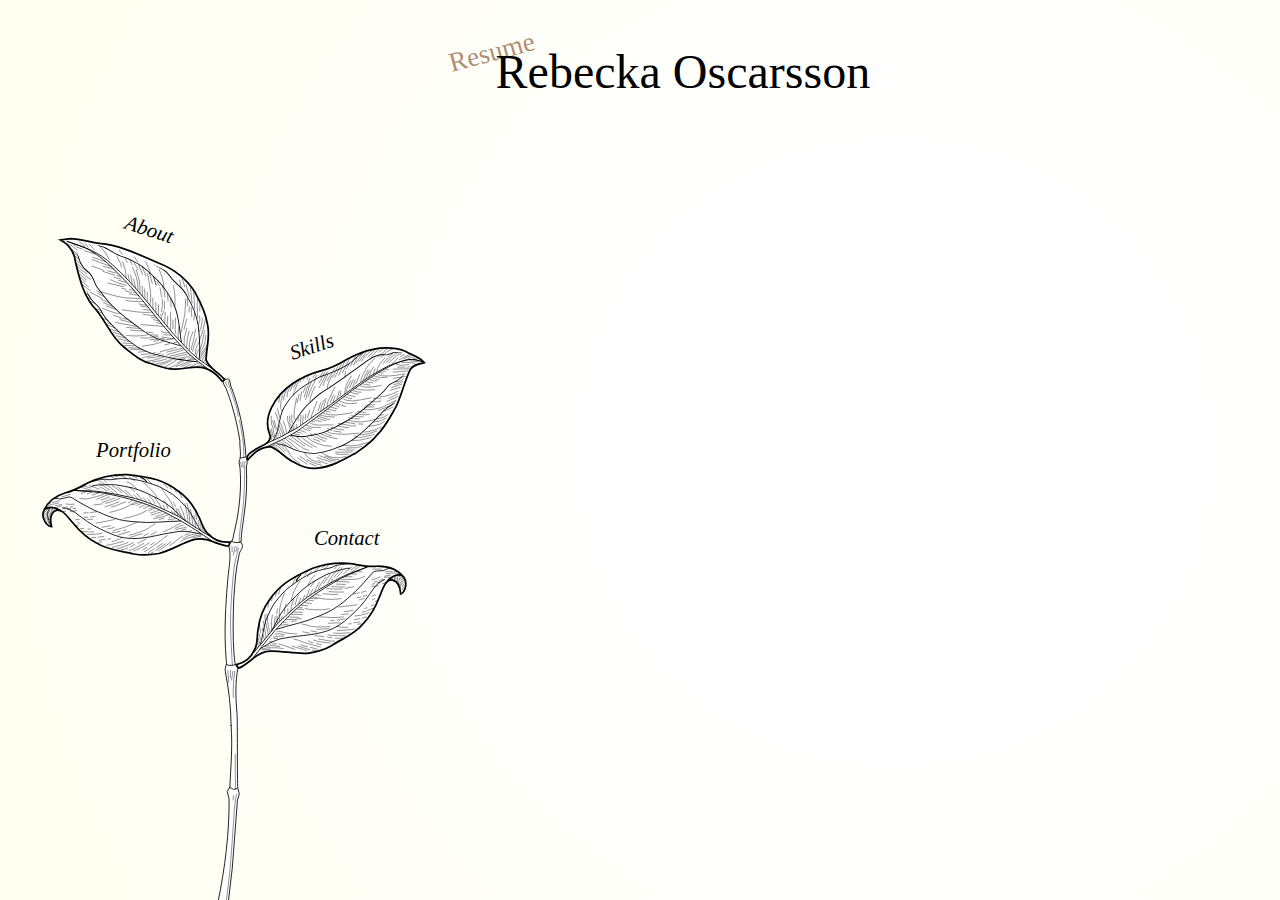
==== index.html @ 48af4460 "bugfix iframe shows before page load" ====
<!doctype html>
<html class="no-js main-page" lang="en">

<head>
  <meta charset="utf-8">
  <title>Rebecka Oscarsson</title>
  <meta name="description" content="I am a front end development student, this is my portfolio webpage">
  <meta name="viewport" content="width=device-width, initial-scale=1">
  <meta name="author" content="Rebecka Oscarsson">
  <link rel="stylesheet" href="https://cdnjs.cloudflare.com/ajax/libs/font-awesome/5.15.1/css/all.min.css"
    integrity="sha512-+4zCK9k+qNFUR5X+cKL9EIR+ZOhtIloNl9GIKS57V1MyNsYpYcUrUeQc9vNfzsWfV28IaLL3i96P9sdNyeRssA=="
    crossorigin="anonymous" />
  <link rel="stylesheet" href="style.css">
  <link rel="preconnect" href="https://fonts.gstatic.com">
  <link rel="preconnect" href="https://fonts.googleapis.com">
  <link rel="preconnect" href="https://fonts.gstatic.com" crossorigin>
  <link href="https://fonts.googleapis.com/css2?family=Gentium+Book+Basic&family=Montserrat&display=swap"
    rel="stylesheet">
  <script src="script.js" defer></script>
</head>

<body class="index">

  <div class="container">

    <nav>
      <object data="plant.svg" type="image/svg+xml">
        <!-- <img src="yourfallback.jpg" /> -->
      </object>
    </nav>
    <header>
      <a href=""><h1><span class="rotate">Resume</span>Rebecka Oscarsson</h1></a>
    </header>
    <main>

      <a href="javascript:void(0)" class="main__link-back" aria-label="Go back"><i class="fas fa-arrow-circle-left"></i></a>
      <!-- &#x21A9; -->
      <!-- lyckades inte komma på ett sätt att få länken att synas även utan css  -->
      <iframe name="iframe" title="main content"></iframe>
    </main>

  </div>

</body>

</html>
---- style.css ----
/*! normalize.css v8.0.1 | MIT License | github.com/necolas/normalize.css */
/* Document
   ========================================================================== */
/**
 * 1. Correct the line height in all browsers.
 * 2. Prevent adjustments of font size after orientation changes in iOS.
 */
html {
  line-height: 1.15;
  /* 1 */
  -webkit-text-size-adjust: 100%;
  /* 2 */
}

/* Sections
   ========================================================================== */
/**
 * Remove the margin in all browsers.
 */
body {
  margin: 0;
}

/**
 * Render the `main` element consistently in IE.
 */
main {
  display: block;
}

/**
 * Correct the font size and margin on `h1` elements within `section` and
 * `article` contexts in Chrome, Firefox, and Safari.
 */
h1 {
  font-size: 2em;
  margin: 0.67em 0;
}

/* Grouping content
   ========================================================================== */
/**
 * 1. Add the correct box sizing in Firefox.
 * 2. Show the overflow in Edge and IE.
 */
hr {
  box-sizing: content-box;
  /* 1 */
  height: 0;
  /* 1 */
  overflow: visible;
  /* 2 */
}

/**
 * 1. Correct the inheritance and scaling of font size in all browsers.
 * 2. Correct the odd `em` font sizing in all browsers.
 */
pre {
  font-family: monospace, monospace;
  /* 1 */
  font-size: 1em;
  /* 2 */
}

/* Text-level semantics
   ========================================================================== */
/**
 * Remove the gray background on active links in IE 10.
 */
a {
  background-color: transparent;
}

/**
 * 1. Remove the bottom border in Chrome 57-
 * 2. Add the correct text decoration in Chrome, Edge, IE, Opera, and Safari.
 */
abbr[title] {
  border-bottom: none;
  /* 1 */
  text-decoration: underline;
  /* 2 */
  text-decoration: underline dotted;
  /* 2 */
}

/**
 * Add the correct font weight in Chrome, Edge, and Safari.
 */
b,
strong {
  font-weight: bolder;
}

/**
 * 1. Correct the inheritance and scaling of font size in all browsers.
 * 2. Correct the odd `em` font sizing in all browsers.
 */
code,
kbd,
samp {
  font-family: monospace, monospace;
  /* 1 */
  font-size: 1em;
  /* 2 */
}

/**
 * Add the correct font size in all browsers.
 */
small {
  font-size: 80%;
}

/**
 * Prevent `sub` and `sup` elements from affecting the line height in
 * all browsers.
 */
sub,
sup {
  font-size: 75%;
  line-height: 0;
  position: relative;
  vertical-align: baseline;
}

sub {
  bottom: -0.25em;
}

sup {
  top: -0.5em;
}

/* Embedded content
   ========================================================================== */
/**
 * Remove the border on images inside links in IE 10.
 */
img {
  border-style: none;
}

/* Forms
   ========================================================================== */
/**
 * 1. Change the font styles in all browsers.
 * 2. Remove the margin in Firefox and Safari.
 */
button,
input,
optgroup,
select,
textarea {
  font-family: inherit;
  /* 1 */
  font-size: 100%;
  /* 1 */
  line-height: 1.15;
  /* 1 */
  margin: 0;
  /* 2 */
}

/**
 * Show the overflow in IE.
 * 1. Show the overflow in Edge.
 */
button,
input {
  /* 1 */
  overflow: visible;
}

/**
 * Remove the inheritance of text transform in Edge, Firefox, and IE.
 * 1. Remove the inheritance of text transform in Firefox.
 */
button,
select {
  /* 1 */
  text-transform: none;
}

/**
 * Correct the inability to style clickable types in iOS and Safari.
 */
button,
[type="button"],
[type="reset"],
[type="submit"] {
  -webkit-appearance: button;
}

/**
 * Remove the inner border and padding in Firefox.
 */
button::-moz-focus-inner,
[type="button"]::-moz-focus-inner,
[type="reset"]::-moz-focus-inner,
[type="submit"]::-moz-focus-inner {
  border-style: none;
  padding: 0;
}

/**
 * Restore the focus styles unset by the previous rule.
 */
button:-moz-focusring,
[type="button"]:-moz-focusring,
[type="reset"]:-moz-focusring,
[type="submit"]:-moz-focusring {
  outline: 1px dotted ButtonText;
}

/**
 * Correct the padding in Firefox.
 */
fieldset {
  padding: 0.35em 0.75em 0.625em;
}

/**
 * 1. Correct the text wrapping in Edge and IE.
 * 2. Correct the color inheritance from `fieldset` elements in IE.
 * 3. Remove the padding so developers are not caught out when they zero out
 *    `fieldset` elements in all browsers.
 */
legend {
  box-sizing: border-box;
  /* 1 */
  color: inherit;
  /* 2 */
  display: table;
  /* 1 */
  max-width: 100%;
  /* 1 */
  padding: 0;
  /* 3 */
  white-space: normal;
  /* 1 */
}

/**
 * Add the correct vertical alignment in Chrome, Firefox, and Opera.
 */
progress {
  vertical-align: baseline;
}

/**
 * Remove the default vertical scrollbar in IE 10+.
 */
textarea {
  overflow: auto;
}

/**
 * 1. Add the correct box sizing in IE 10.
 * 2. Remove the padding in IE 10.
 */
[type="checkbox"],
[type="radio"] {
  box-sizing: border-box;
  /* 1 */
  padding: 0;
  /* 2 */
}

/**
 * Correct the cursor style of increment and decrement buttons in Chrome.
 */
[type="number"]::-webkit-inner-spin-button,
[type="number"]::-webkit-outer-spin-button {
  height: auto;
}

/**
 * 1. Correct the odd appearance in Chrome and Safari.
 * 2. Correct the outline style in Safari.
 */
[type="search"] {
  -webkit-appearance: textfield;
  /* 1 */
  outline-offset: -2px;
  /* 2 */
}

/**
 * Remove the inner padding in Chrome and Safari on macOS.
 */
[type="search"]::-webkit-search-decoration {
  -webkit-appearance: none;
}

/**
 * 1. Correct the inability to style clickable types in iOS and Safari.
 * 2. Change font properties to `inherit` in Safari.
 */
::-webkit-file-upload-button {
  -webkit-appearance: button;
  /* 1 */
  font: inherit;
  /* 2 */
}

/* Interactive
   ========================================================================== */
/*
 * Add the correct display in Edge, IE 10+, and Firefox.
 */
details {
  display: block;
}

/*
 * Add the correct display in all browsers.
 */
summary {
  display: list-item;
}

/* Misc
   ========================================================================== */
/**
 * Add the correct display in IE 10+.
 */
template {
  display: none;
}

/**
 * Add the correct display in IE 10.
 */
[hidden] {
  display: none;
}

html.main-page {
  background-color: ivory;
  background-image: linear-gradient(to right, ivory, white 50%, ivory);
}

ul {
  list-style-type: none;
  padding: 0;
}

img {
  width: 100%;
  height: auto;
  display: block;
}

.container {
  display: grid;
  grid-template-rows: auto 1fr;
  grid-template-columns: 1fr;
  height: 100vh;
  width: 100vw;
  overflow: hidden;
}

.showing {
  display: block;
}

header {
  grid-row: 1/2;
  grid-column: 1/2;
  padding: 2em;
}

.rotate {
  transform: rotate(-15deg);
  -webkit-transform: rotate(-15deg);
  -moz-transform: rotate(-15deg);
  -ms-transform: rotate(-15deg);
  -o-transform: rotate(-15deg);
}

main {
  grid-row: 2/3;
  grid-column: 1/2;
  text-align: right;
  border: none;
  position: relative;
  display: none;
  overflow: auto;
  -webkit-overflow-scrolling: touch;
}

.main__link-back {
  position: relative;
  z-index: 2;
  margin-right: 2rem;
  font-size: 2rem;
  padding: 0.5rem;
  background-color: ivory;
  border-radius: 10px;
}

iframe {
  background-color: ivory;
  background-image: linear-gradient(to right, ivory, white 70%, ivory);
  border: none;
  position: absolute;
  top: 0;
  left: 0;
  width: 100%;
  min-height: 100%;
  z-index: 0;
}

.subpage__body {
  padding-left: 2em;
  padding-right: 2em;
  overflow-wrap: break-word;
  display: flex;
  flex-direction: column;
  align-items: center;
}

.subpage__section-portfolio {
  display: flex;
  flex-flow: column nowrap;
  justify-content: center;
  align-items: center;
}

figure {
  max-width: 70vw;
  margin: 0;
}

figure img {
  border-radius: 15px;
}

.imageText {
  display: none;
}

nav {
  grid-row: 2/3;
  grid-column: 1/2;
  margin: auto;
  margin-bottom: 0;
  display: flex;
  align-items: flex-end;
  overflow: hidden;
}

object {
  width: 100%;
  height: auto;
  margin: auto;
}

a {
  color: #d15f02;
  text-decoration: none;
}

a:hover .edge {
  fill: rgba(189, 86, 3, 0.3);
  transition: fill 0.4s;
}

a:active .details, a:visited .details {
  stroke: rgba(119, 67, 17, 0.6);
  transition: stroke 0.2s;
}

a:active .outline, a:visited .outline {
  stroke: rgba(119, 67, 17, 0.6);
  fill: rgba(119, 67, 17, 0.6);
  transition: all 0.2s;
}

.outline {
  stroke: black;
  fill: black;
}

.edge {
  fill: white;
}

a:hover > text {
  filter: drop-shadow(3px 3px 6px #d15f02);
}

iframe a {
  font-weight: bold;
}

@media screen and (min-width: 800px) {
  html.main-page {
    background-color: ivory;
    background: radial-gradient(circle at 70% 50%, white 30%, ivory);
  }
  body.index {
    height: 100vh;
    overflow: hidden;
  }
  .container {
    display: grid;
    grid-template-rows: auto 1fr;
    grid-template-columns: auto 1fr;
    height: 100vh;
    margin: auto;
  }
  nav {
    grid-row: 1/3;
    grid-column: 1/2;
    align-items: flex-start;
    overflow: hidden;
    width: 30vw;
    padding: 2em 2em 0 10%;
  }
  header {
    grid-row: 1/2;
    grid-column: 2/3;
  }
  main {
    grid-row: 2/3;
    grid-column: 2/3;
    display: block;
  }
  iframe {
    background-color: transparent;
    background: transparent;
    min-height: 95%;
    display: block;
    position: relative;
  }
  .main__link-back {
    display: none;
  }
  .subpage__body {
    padding-left: 10%;
    padding-right: 10%;
    max-width: 800px;
  }
  .subpage__section-portfolio {
    display: flex;
    flex-flow: row wrap;
  }
  figure {
    max-width: 40%;
    margin: 1rem;
  }
  .overlay {
    position: absolute;
    top: 0;
    bottom: 0;
    left: 0;
    right: 0;
    height: 100%;
    width: 100%;
    transition: .5s ease;
    border-radius: 15px;
  }
  figure:hover .overlay {
    background-color: rgba(255, 255, 255, 0.8);
  }
  figure:hover .imageText {
    display: block;
    opacity: 1;
    transition: .5s ease;
  }
  .imageText {
    color: black;
    font-weight: bold;
    position: absolute;
    top: 50%;
    left: 50%;
    transform: translate(-50%, -50%);
    text-align: center;
    opacity: 0;
  }
  figure {
    position: relative;
  }
  figcaption {
    display: none;
  }
}

body {
  font-family: "Consolas", "Montserrat", sans-serif;
}

.subpage__body {
  line-height: 1.5rem;
}

h1 {
  font-size: 1.5rem;
  line-height: 1em;
}

a > h1 {
  color: black;
}

h1,
h2 {
  font-family: "Gentium Book Basic", serif;
  font-weight: normal;
}

h2,
text {
  font-size: 1.5rem;
  text-align: center;
}

h1 > span {
  color: rgba(119, 67, 17, 0.6);
  position: relative;
  z-index: -1;
  top: -1.7rem;
  left: 2.5rem;
  margin-left: -2.5rem;
  font-size: 1.5rem;
  display: inline-block;
}

.subpage__body a {
  text-decoration: underline;
}

@media screen and (min-width: 800px) {
  h1 {
    font-size: 3rem;
    line-height: 1rem;
  }
  h2,
  text,
  h1 > span {
    font-size: 1.7rem;
  }
  .subpage__body {
    line-height: 2rem;
  }
}
/*# sourceMappingURL=style.css.map */
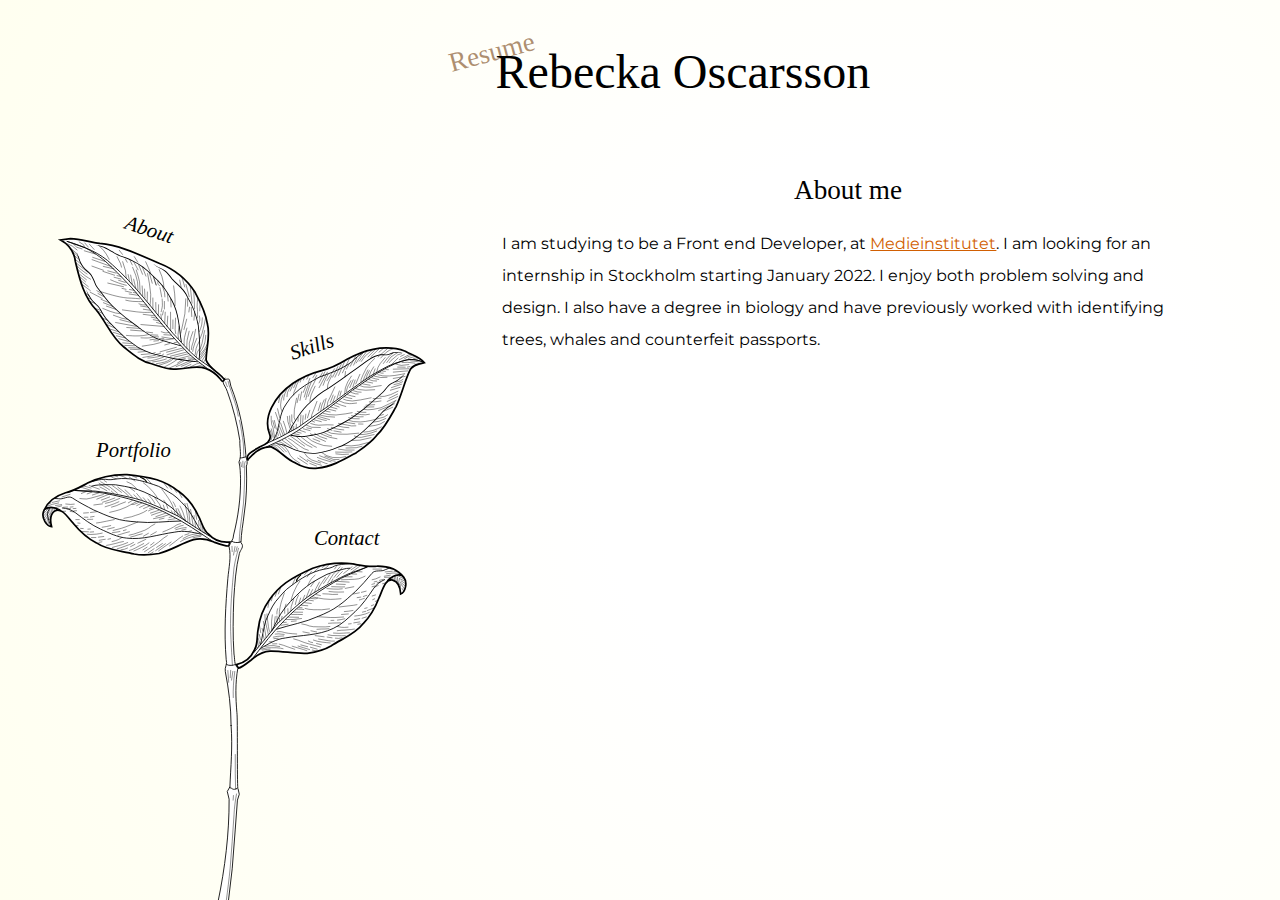
==== commit ac32279e: "bugfix iframe shows previous page" ====
--- a/index.html
+++ b/index.html
@@ -36,7 +36,7 @@
       <a href="javascript:void(0)" class="main__link-back" aria-label="Go back"><i class="fas fa-arrow-circle-left"></i></a>
       <!-- &#x21A9; -->
       <!-- lyckades inte komma på ett sätt att få länken att synas även utan css  -->
-      <iframe name="iframe" title="main content"></iframe>
+      <iframe name="iframe" title="main content" src="about.html"></iframe>
     </main>
 
   </div>
--- a/style.css
+++ b/style.css
@@ -366,6 +366,10 @@
   display: block;
 }
 
+.hidden {
+  display: none;
+}
+
 header {
   grid-row: 1/2;
   grid-column: 1/2;
@@ -387,7 +391,7 @@
   border: none;
   position: relative;
   display: none;
-  overflow: auto;
+  overflow-x: auto;
   -webkit-overflow-scrolling: touch;
 }
 
@@ -468,15 +472,21 @@
   transition: fill 0.4s;
 }
 
-a:active .details, a:visited .details {
+a:visited .details {
   stroke: rgba(119, 67, 17, 0.6);
   transition: stroke 0.2s;
 }
 
-a:active .outline, a:visited .outline {
-  stroke: rgba(119, 67, 17, 0.6);
-  fill: rgba(119, 67, 17, 0.6);
-  transition: all 0.2s;
+a:active text {
+  fill: #d15f02;
+}
+
+a:visited .edge {
+  stroke: black;
+}
+
+a:active .edge {
+  stroke: #d15f02;
 }
 
 .outline {
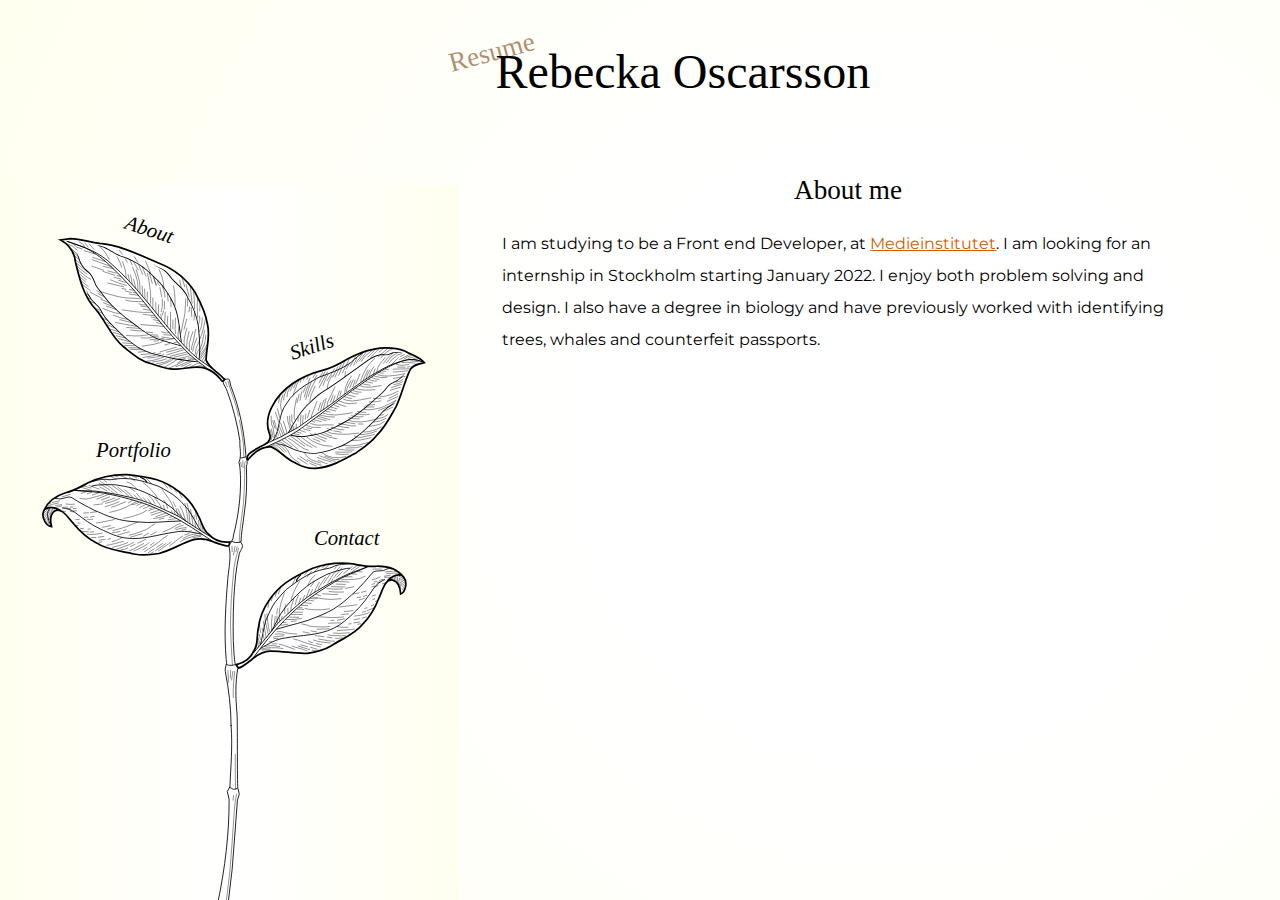
==== commit cd2d9e6d: "changed nav function" ====
--- a/index.html
+++ b/index.html
@@ -33,10 +33,10 @@
     </header>
     <main>
 
-      <a href="javascript:void(0)" class="main__link-back" aria-label="Go back"><i class="fas fa-arrow-circle-left"></i></a>
+      <a href="javascript:void(0)" class="main__link-back hidden" aria-label="Go back"><i class="fas fa-seedling"></i></a>
       <!-- &#x21A9; -->
       <!-- lyckades inte komma på ett sätt att få länken att synas även utan css  -->
-      <iframe name="iframe" title="main content" src="about.html"></iframe>
+      <iframe name="iframe" title="main content"></iframe>
     </main>
 
   </div>
--- a/style.css
+++ b/style.css
@@ -359,6 +359,7 @@
   grid-template-columns: 1fr;
   height: 100vh;
   width: 100vw;
+  max-width: 100vw;
   overflow: hidden;
 }
 
@@ -390,8 +391,8 @@
   text-align: right;
   border: none;
   position: relative;
-  display: none;
-  overflow-x: auto;
+  display: block;
+  overflow-y: auto;
   -webkit-overflow-scrolling: touch;
 }
 
@@ -406,8 +407,6 @@
 }
 
 iframe {
-  background-color: ivory;
-  background-image: linear-gradient(to right, ivory, white 70%, ivory);
   border: none;
   position: absolute;
   top: 0;
@@ -435,7 +434,7 @@
 
 figure {
   max-width: 70vw;
-  margin: 0;
+  margin: 0 0 1rem 0;
 }
 
 figure img {
@@ -447,6 +446,7 @@
 }
 
 nav {
+  z-index: 1;
   grid-row: 2/3;
   grid-column: 1/2;
   margin: auto;
@@ -454,6 +454,9 @@
   display: flex;
   align-items: flex-end;
   overflow: hidden;
+  background-color: ivory;
+  background-image: linear-gradient(to right, ivory, white 50%, ivory);
+  transition: 0.5s;
 }
 
 object {
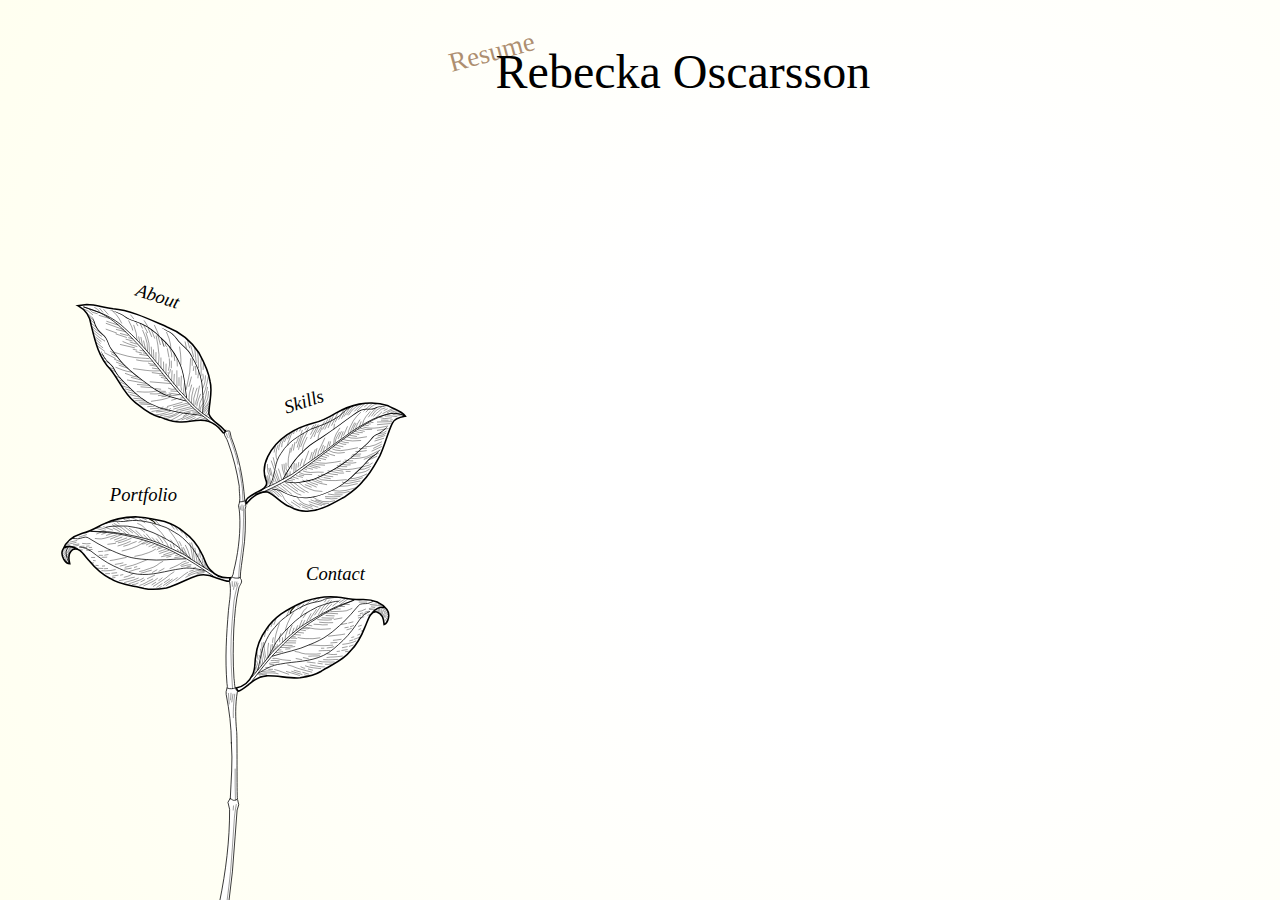
==== commit e92ab268: "fixed line break" ====
--- a/index.html
+++ b/index.html
@@ -32,8 +32,7 @@
       <a href=""><h1><span class="rotate">Resume</span>Rebecka Oscarsson</h1></a>
     </header>
     <main>
-
-      <a href="javascript:void(0)" class="main__link-back hidden" aria-label="Go back"><i class="fas fa-seedling"></i></a>
+      <a href="javascript:void(0)" class="main__link-back hidden" aria-label="Go back"><i class="fas fa-seedling"></i>menu</a>
       <!-- &#x21A9; -->
       <!-- lyckades inte komma på ett sätt att få länken att synas även utan css  -->
       <iframe name="iframe" title="main content"></iframe>
--- a/style.css
+++ b/style.css
@@ -367,10 +367,6 @@
   display: block;
 }
 
-.hidden {
-  display: none;
-}
-
 header {
   grid-row: 1/2;
   grid-column: 1/2;
@@ -392,6 +388,7 @@
   border: none;
   position: relative;
   display: block;
+  max-width: 100%;
   overflow-y: auto;
   -webkit-overflow-scrolling: touch;
 }
@@ -400,10 +397,18 @@
   position: relative;
   z-index: 2;
   margin-right: 2rem;
-  font-size: 2rem;
+  text-transform: uppercase;
   padding: 0.5rem;
   background-color: ivory;
   border-radius: 10px;
+  display: inline-flex;
+  flex-direction: column;
+  align-items: center;
+  font-size: 0.85rem;
+}
+
+.main__link-back i {
+  font-size: 2rem;
 }
 
 iframe {
@@ -412,8 +417,10 @@
   top: 0;
   left: 0;
   width: 100%;
+  max-width: 100%;
   min-height: 100%;
   z-index: 0;
+  overflow-y: auto;
 }
 
 .subpage__body {
@@ -425,6 +432,11 @@
   align-items: center;
 }
 
+.subpage__body section {
+  max-width: 100%;
+  overflow-wrap: break-word;
+}
+
 .subpage__section-portfolio {
   display: flex;
   flex-flow: column nowrap;
@@ -452,6 +464,7 @@
   margin: auto;
   margin-bottom: 0;
   display: flex;
+  width: 100%;
   align-items: flex-end;
   overflow: hidden;
   background-color: ivory;
@@ -460,7 +473,7 @@
 }
 
 object {
-  width: 100%;
+  width: 90%;
   height: auto;
   margin: auto;
 }
@@ -509,7 +522,11 @@
   font-weight: bold;
 }
 
-@media screen and (min-width: 800px) {
+.hidden {
+  display: none;
+}
+
+@media screen and (orientation: landscape) {
   html.main-page {
     background-color: ivory;
     background: radial-gradient(circle at 70% 50%, white 30%, ivory);
@@ -532,6 +549,9 @@
     overflow: hidden;
     width: 30vw;
     padding: 2em 2em 0 10%;
+    background-color: transparent;
+    background-image: none;
+    transition: none;
   }
   header {
     grid-row: 1/2;
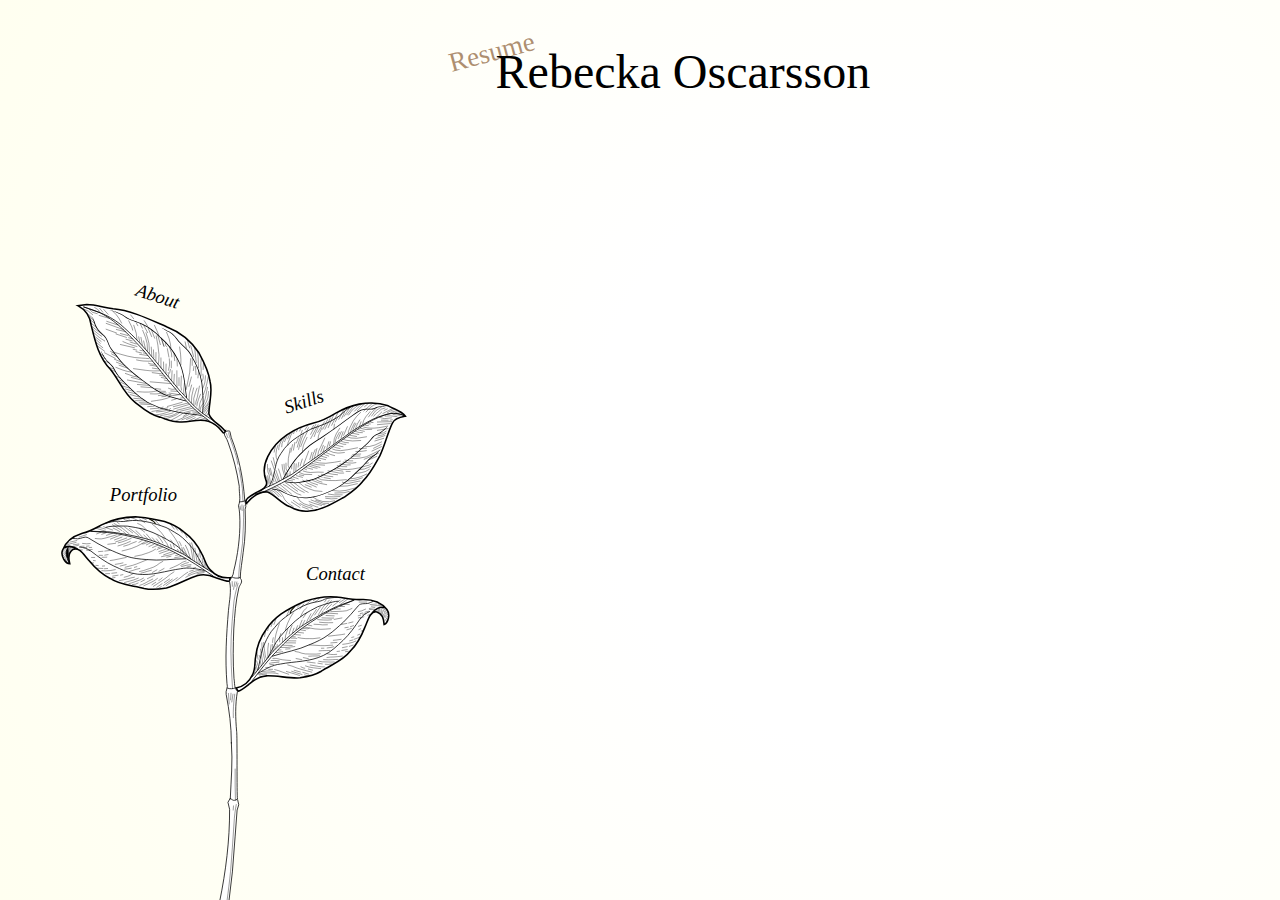
==== commit 5c873ac1: "bugfix menuIcon hidden on browser back" ====
--- a/index.html
+++ b/index.html
@@ -16,6 +16,7 @@
   <link rel="preconnect" href="https://fonts.gstatic.com" crossorigin>
   <link href="https://fonts.googleapis.com/css2?family=Gentium+Book+Basic&family=Montserrat&display=swap"
     rel="stylesheet">
+  <link rel="icon" href="/favicon.svg" />
   <script src="script.js" defer></script>
 </head>
 
--- a/style.css
+++ b/style.css
@@ -363,14 +363,10 @@
   overflow: hidden;
 }
 
-.showing {
-  display: block;
-}
-
 header {
   grid-row: 1/2;
   grid-column: 1/2;
-  padding: 2em;
+  padding: 2em 2em 0 2em;
 }
 
 .rotate {
@@ -394,6 +390,7 @@
 }
 
 .main__link-back {
+  display: inline-flex;
   position: relative;
   z-index: 2;
   margin-right: 2rem;
@@ -401,7 +398,6 @@
   padding: 0.5rem;
   background-color: ivory;
   border-radius: 10px;
-  display: inline-flex;
   flex-direction: column;
   align-items: center;
   font-size: 0.85rem;
@@ -457,25 +453,39 @@
   display: none;
 }
 
+.showing {
+  display: block;
+}
+
 nav {
+  display: inline-flex;
   z-index: 1;
   grid-row: 2/3;
   grid-column: 1/2;
   margin: auto;
   margin-bottom: 0;
-  display: flex;
+  height: 100%;
   width: 100%;
   align-items: flex-end;
+  justify-content: flex-end;
+  align-content: flex-end;
+  justify-items: flex-end;
   overflow: hidden;
   background-color: ivory;
   background-image: linear-gradient(to right, ivory, white 50%, ivory);
-  transition: 0.5s;
+  transition: 0.8s;
 }
 
 object {
   width: 90%;
   height: auto;
-  margin: auto;
+  margin: auto auto 0 auto;
+  transition: 1s;
+  display: block;
+}
+
+.menuClicked {
+  height: 0;
 }
 
 a {
@@ -483,39 +493,47 @@
   text-decoration: none;
 }
 
+a text {
+  fill: black;
+  color: black;
+}
+
+a:visited text {
+  fill: rgba(119, 67, 17, 0.6);
+}
+
+a:visited .details, a:visited .midnerve {
+  stroke: rgba(119, 67, 17, 0.6);
+}
+
+a:active text {
+  fill: #d15f02;
+}
+
+a:active .edge {
+  stroke: #d15f02;
+}
+
+.outline {
+  stroke: black;
+  fill: black;
+}
+
+.edge {
+  fill: white;
+}
+
+a:hover > text {
+  filter: drop-shadow(3px 3px 6px #d15f02);
+}
+
 a:hover .edge {
   fill: rgba(189, 86, 3, 0.3);
   transition: fill 0.4s;
 }
 
-a:visited .details {
-  stroke: rgba(119, 67, 17, 0.6);
-  transition: stroke 0.2s;
-}
-
-a:active text {
-  fill: #d15f02;
-}
-
-a:visited .edge {
-  stroke: black;
-}
-
-a:active .edge {
-  stroke: #d15f02;
-}
-
-.outline {
-  stroke: black;
-  fill: black;
-}
-
-.edge {
-  fill: white;
-}
-
-a:hover > text {
-  filter: drop-shadow(3px 3px 6px #d15f02);
+a:hover .edge {
+  fill: url("#gradient");
 }
 
 iframe a {
@@ -524,6 +542,10 @@
 
 .hidden {
   display: none;
+}
+
+svg {
+  display: block;
 }
 
 @media screen and (orientation: landscape) {
@@ -545,13 +567,21 @@
   nav {
     grid-row: 1/3;
     grid-column: 1/2;
-    align-items: flex-start;
+    justify-content: flex-end;
     overflow: hidden;
     width: 30vw;
+    height: auto;
     padding: 2em 2em 0 10%;
     background-color: transparent;
     background-image: none;
     transition: none;
+  }
+  svg {
+    align-self: flex-end;
+    justify-self: flex-end;
+  }
+  header {
+    padding: 2em;
   }
   header {
     grid-row: 1/2;
@@ -576,10 +606,12 @@
     padding-left: 10%;
     padding-right: 10%;
     max-width: 800px;
+    align-items: flex-start;
   }
   .subpage__section-portfolio {
     display: flex;
     flex-flow: row wrap;
+    justify-content: left;
   }
   figure {
     max-width: 40%;
@@ -620,6 +652,9 @@
   figcaption {
     display: none;
   }
+  .menuClicked {
+    height: auto;
+  }
 }
 
 body {
@@ -648,7 +683,6 @@
 h2,
 text {
   font-size: 1.5rem;
-  text-align: center;
 }
 
 h1 > span {
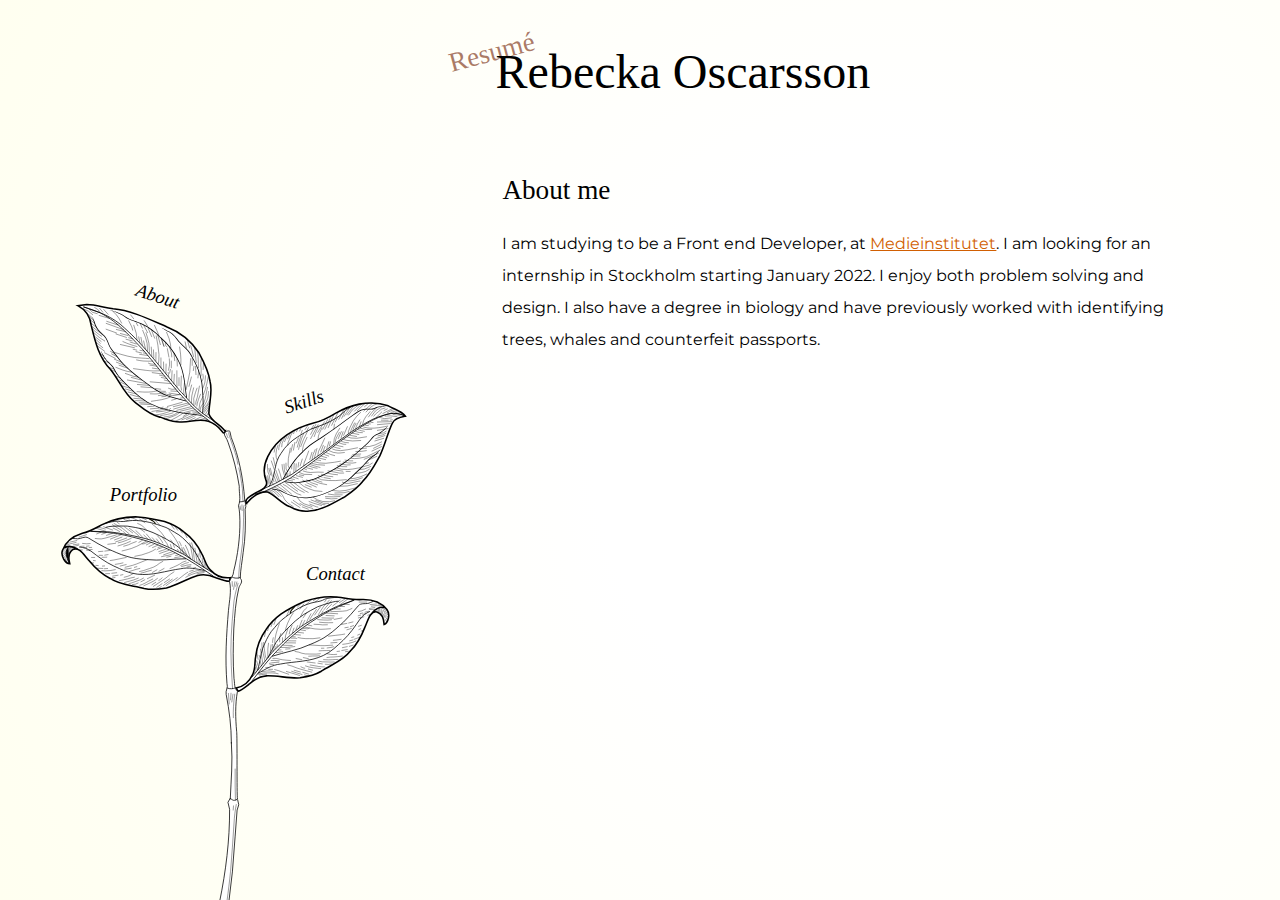
==== commit 3cd66c3a: "fixed startpage in desktop" ====
--- a/index.html
+++ b/index.html
@@ -30,12 +30,10 @@
       </object>
     </nav>
     <header>
-      <a href=""><h1><span class="rotate">Resume</span>Rebecka Oscarsson</h1></a>
+      <a href=""><h1><span class="rotate">Resumé</span>Rebecka Oscarsson</h1></a>
     </header>
     <main>
       <a href="javascript:void(0)" class="main__link-back hidden" aria-label="Go back"><i class="fas fa-seedling"></i>menu</a>
-      <!-- &#x21A9; -->
-      <!-- lyckades inte komma på ett sätt att få länken att synas även utan css  -->
       <iframe name="iframe" title="main content"></iframe>
     </main>
 
--- a/style.css
+++ b/style.css
@@ -473,7 +473,7 @@
   overflow: hidden;
   background-color: ivory;
   background-image: linear-gradient(to right, ivory, white 50%, ivory);
-  transition: 0.8s;
+  transition: height 0.8s;
 }
 
 object {
@@ -499,11 +499,11 @@
 }
 
 a:visited text {
-  fill: rgba(119, 67, 17, 0.6);
+  fill: rgba(114, 33, 1, 0.6);
 }
 
 a:visited .details, a:visited .midnerve {
-  stroke: rgba(119, 67, 17, 0.6);
+  stroke: rgba(114, 33, 1, 0.6);
 }
 
 a:active text {
@@ -686,7 +686,7 @@
 }
 
 h1 > span {
-  color: rgba(119, 67, 17, 0.6);
+  color: rgba(114, 33, 1, 0.6);
   position: relative;
   z-index: -1;
   top: -1.7rem;
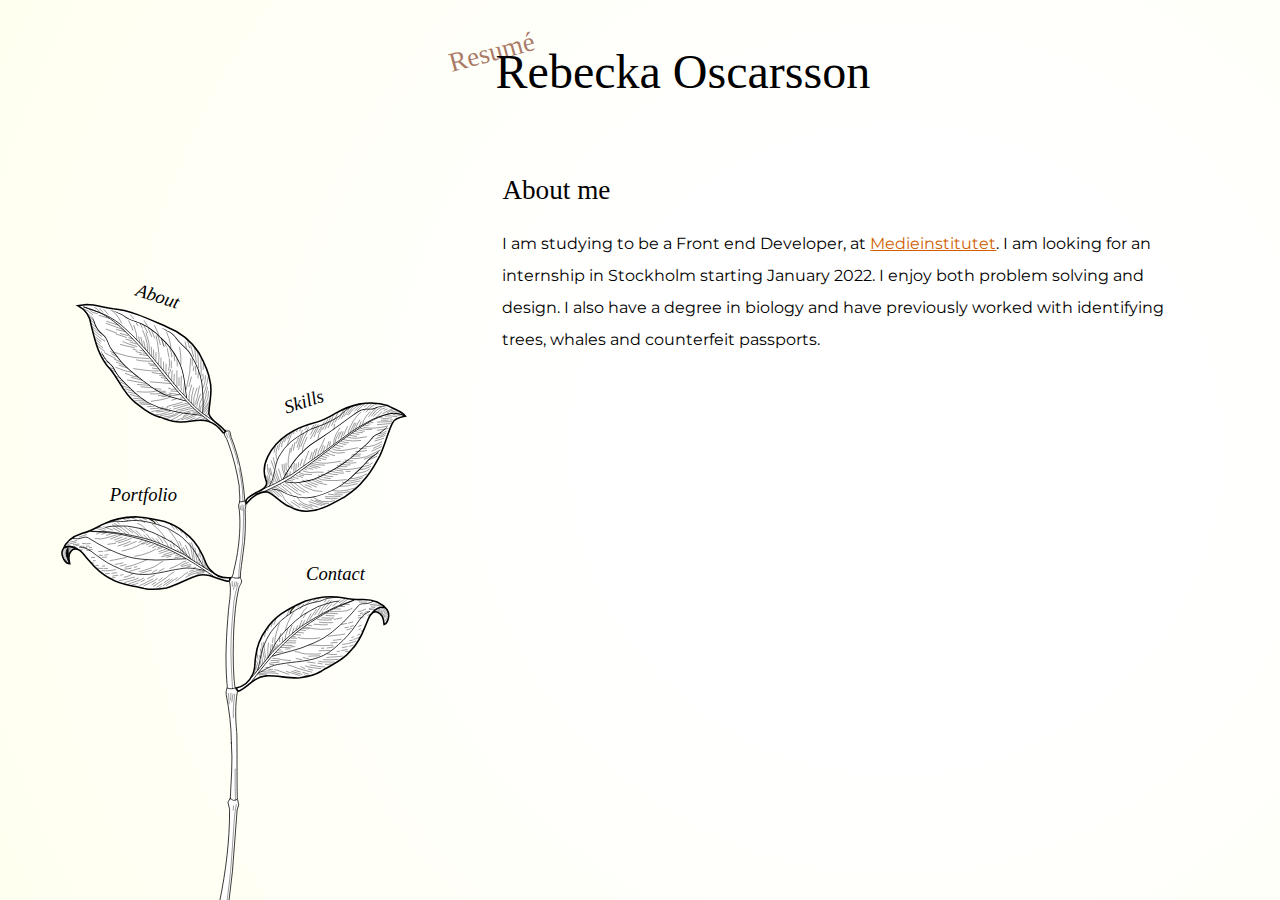
==== commit 08e49eac: "added fallback for IE not supporting object tag" ====
--- a/index.html
+++ b/index.html
@@ -4,7 +4,7 @@
 <head>
   <meta charset="utf-8">
   <title>Rebecka Oscarsson</title>
-  <meta name="description" content="I am a front end development student, this is my portfolio webpage">
+  <meta name="description" content="Portfolio of a Front End Developer">
   <meta name="viewport" content="width=device-width, initial-scale=1">
   <meta name="author" content="Rebecka Oscarsson">
   <link rel="stylesheet" href="https://cdnjs.cloudflare.com/ajax/libs/font-awesome/5.15.1/css/all.min.css"
@@ -26,7 +26,12 @@
 
     <nav>
       <object data="plant.svg" type="image/svg+xml">
-        <!-- <img src="yourfallback.jpg" /> -->
+        <div class = "ie-nav-fallback">
+        <a href="about.html" target="iframe">about me</a>
+        <a href="skills.html" target="iframe">skills</a>
+        <a href="portfolio.html" target="iframe">portfolio</a>
+        <a href="contact.html" target="iframe">contact</a>
+        </div>
       </object>
     </nav>
     <header>
--- a/style.css
+++ b/style.css
@@ -466,14 +466,17 @@
   margin-bottom: 0;
   height: 100%;
   width: 100%;
-  align-items: flex-end;
-  justify-content: flex-end;
-  align-content: flex-end;
-  justify-items: flex-end;
   overflow: hidden;
   background-color: ivory;
   background-image: linear-gradient(to right, ivory, white 50%, ivory);
   transition: height 0.8s;
+}
+
+.ie-nav-fallback {
+  display: flex;
+  flex-direction: column;
+  margin: auto auto 50vh auto;
+  line-height: 3em;
 }
 
 object {
@@ -502,7 +505,7 @@
   fill: rgba(114, 33, 1, 0.6);
 }
 
-a:visited .details, a:visited .midnerve {
+a:visited .details {
   stroke: rgba(114, 33, 1, 0.6);
 }
 
@@ -525,6 +528,10 @@
 
 a:hover > text {
   filter: drop-shadow(3px 3px 6px #d15f02);
+}
+
+a:hover .midnerve {
+  fill: plum;
 }
 
 a:hover .edge {
